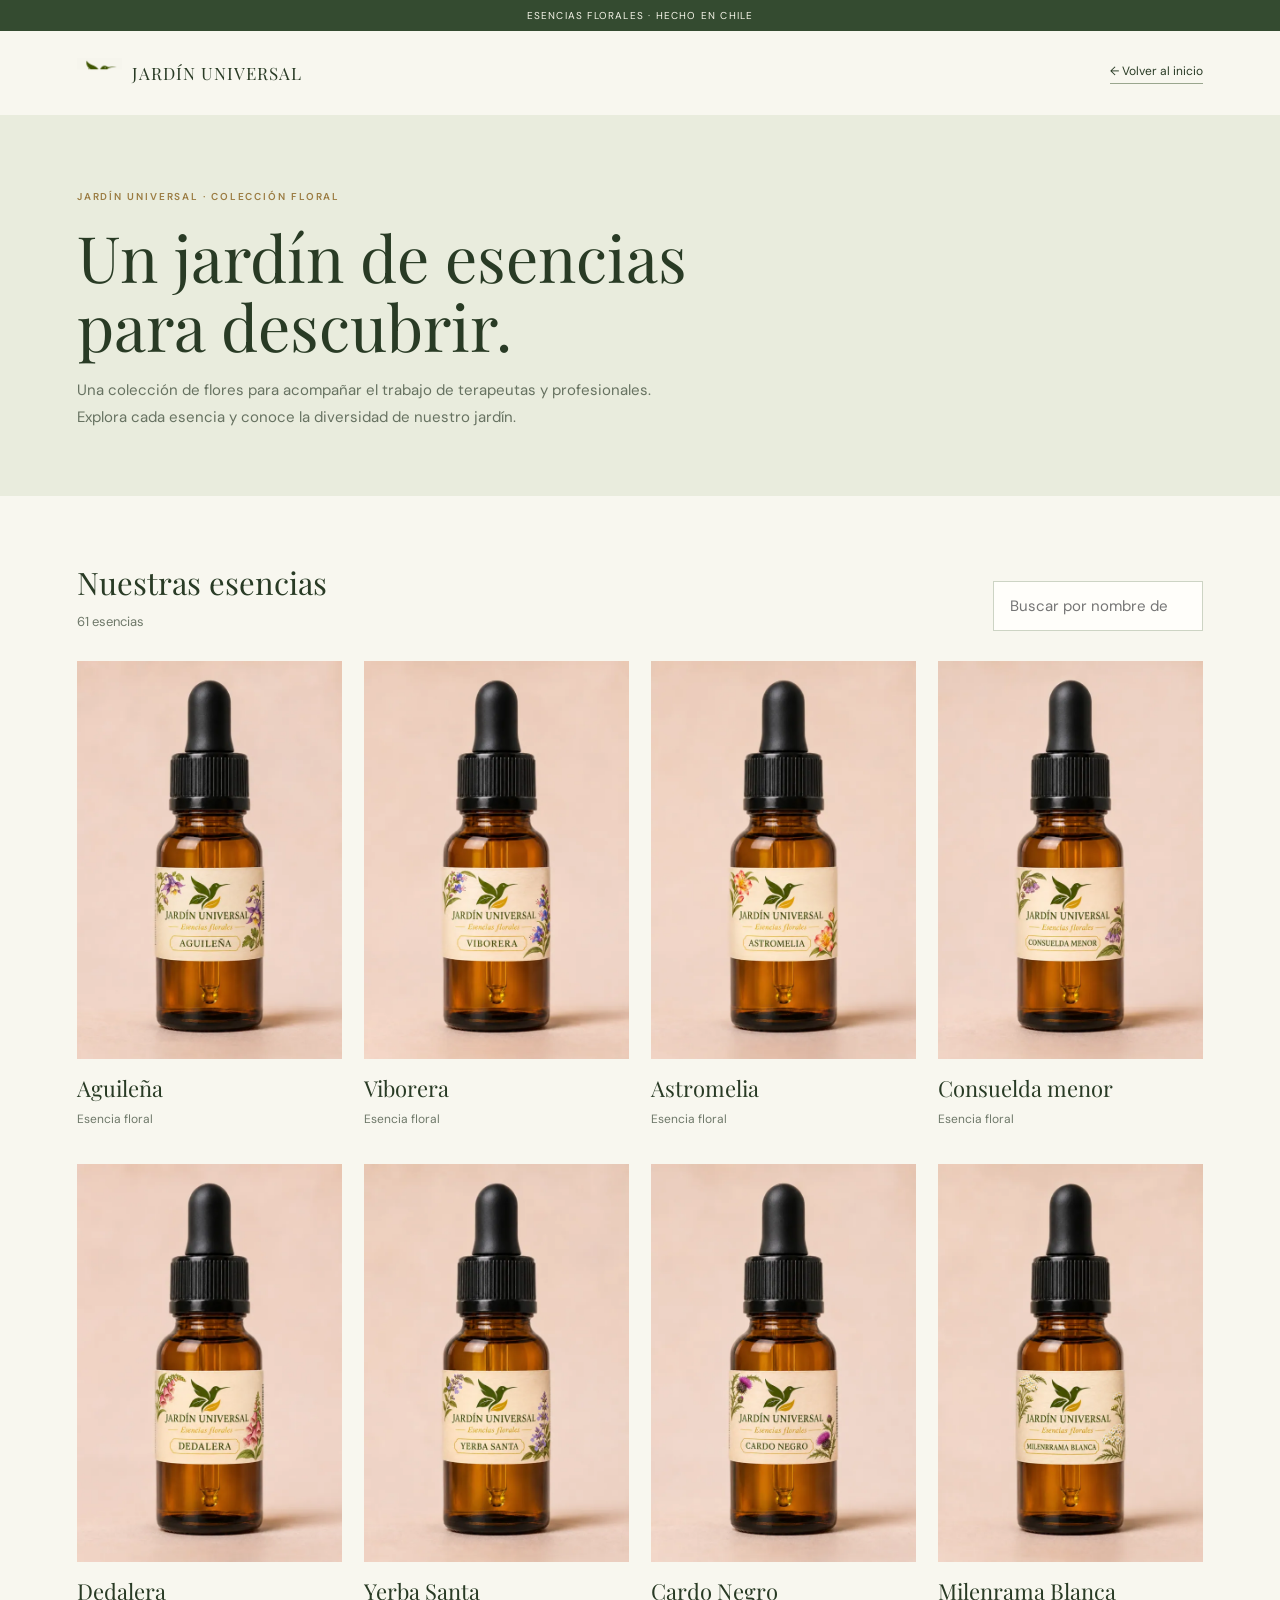
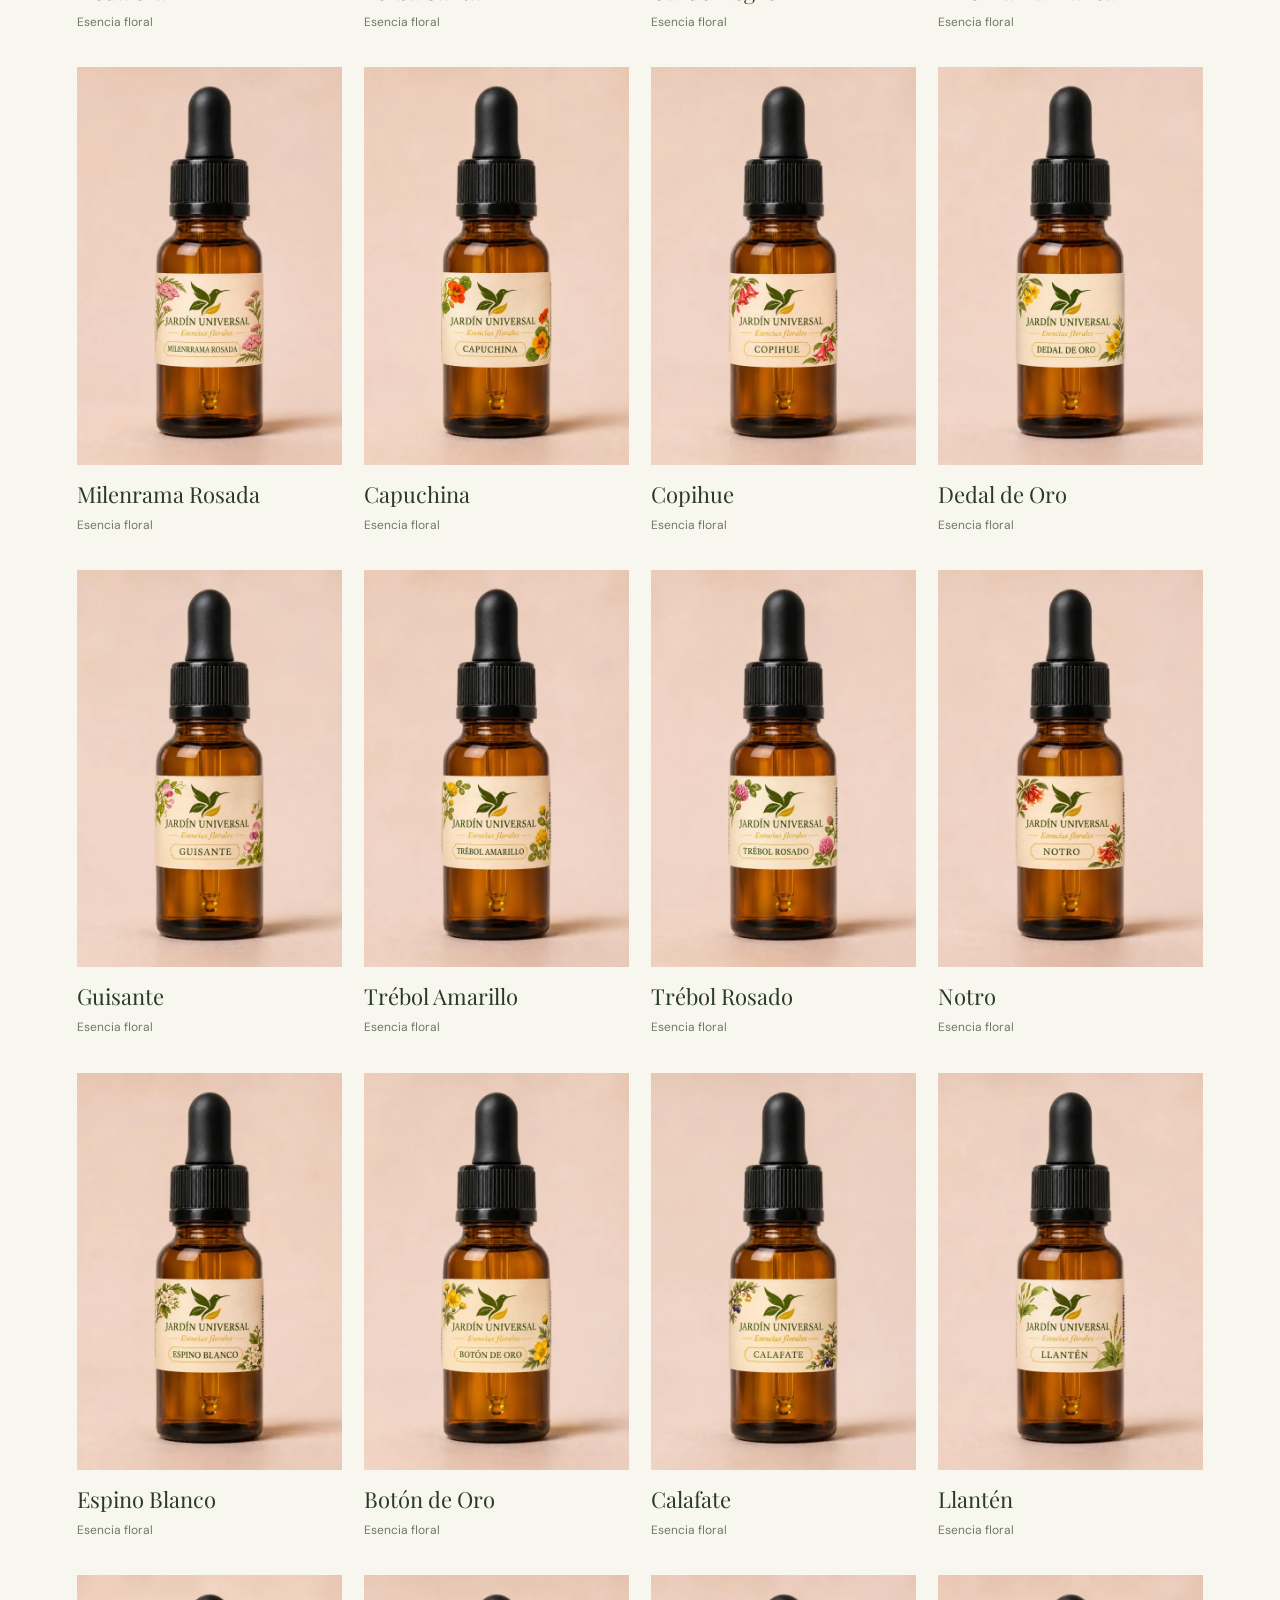
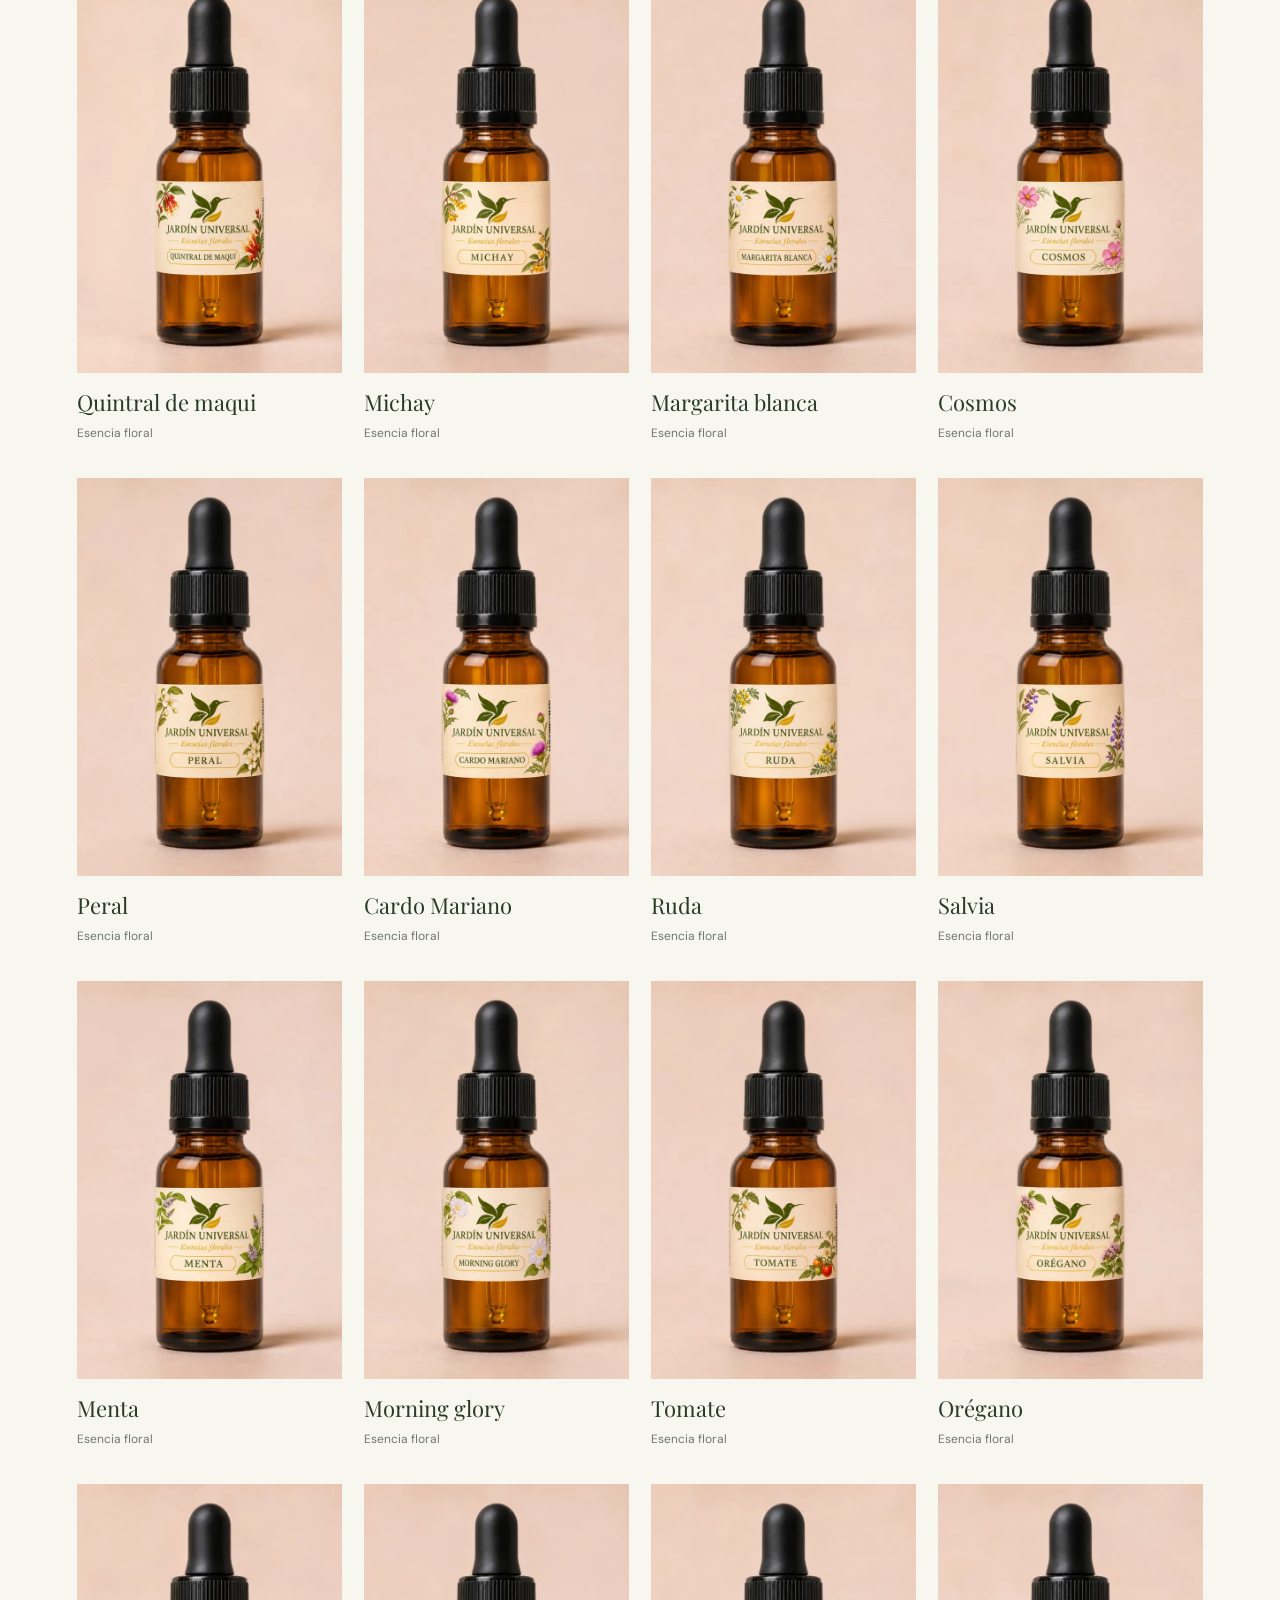
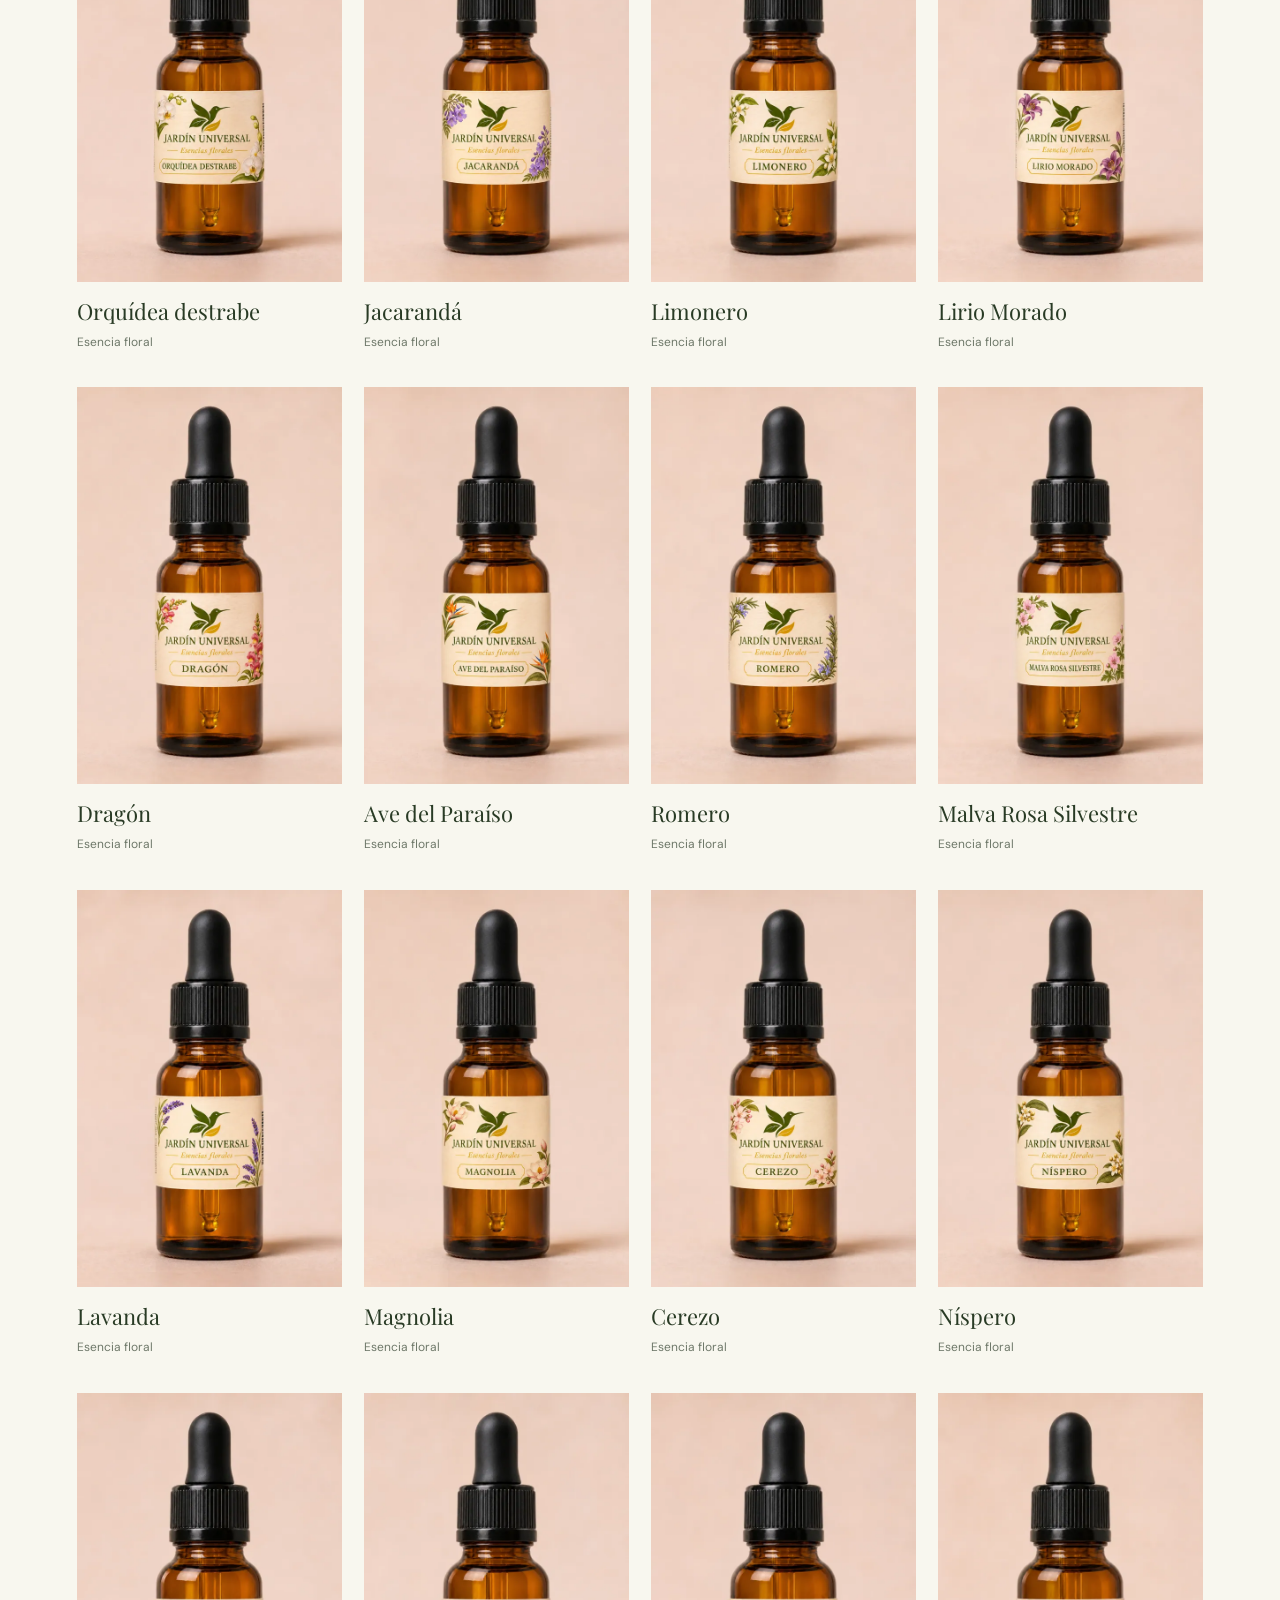
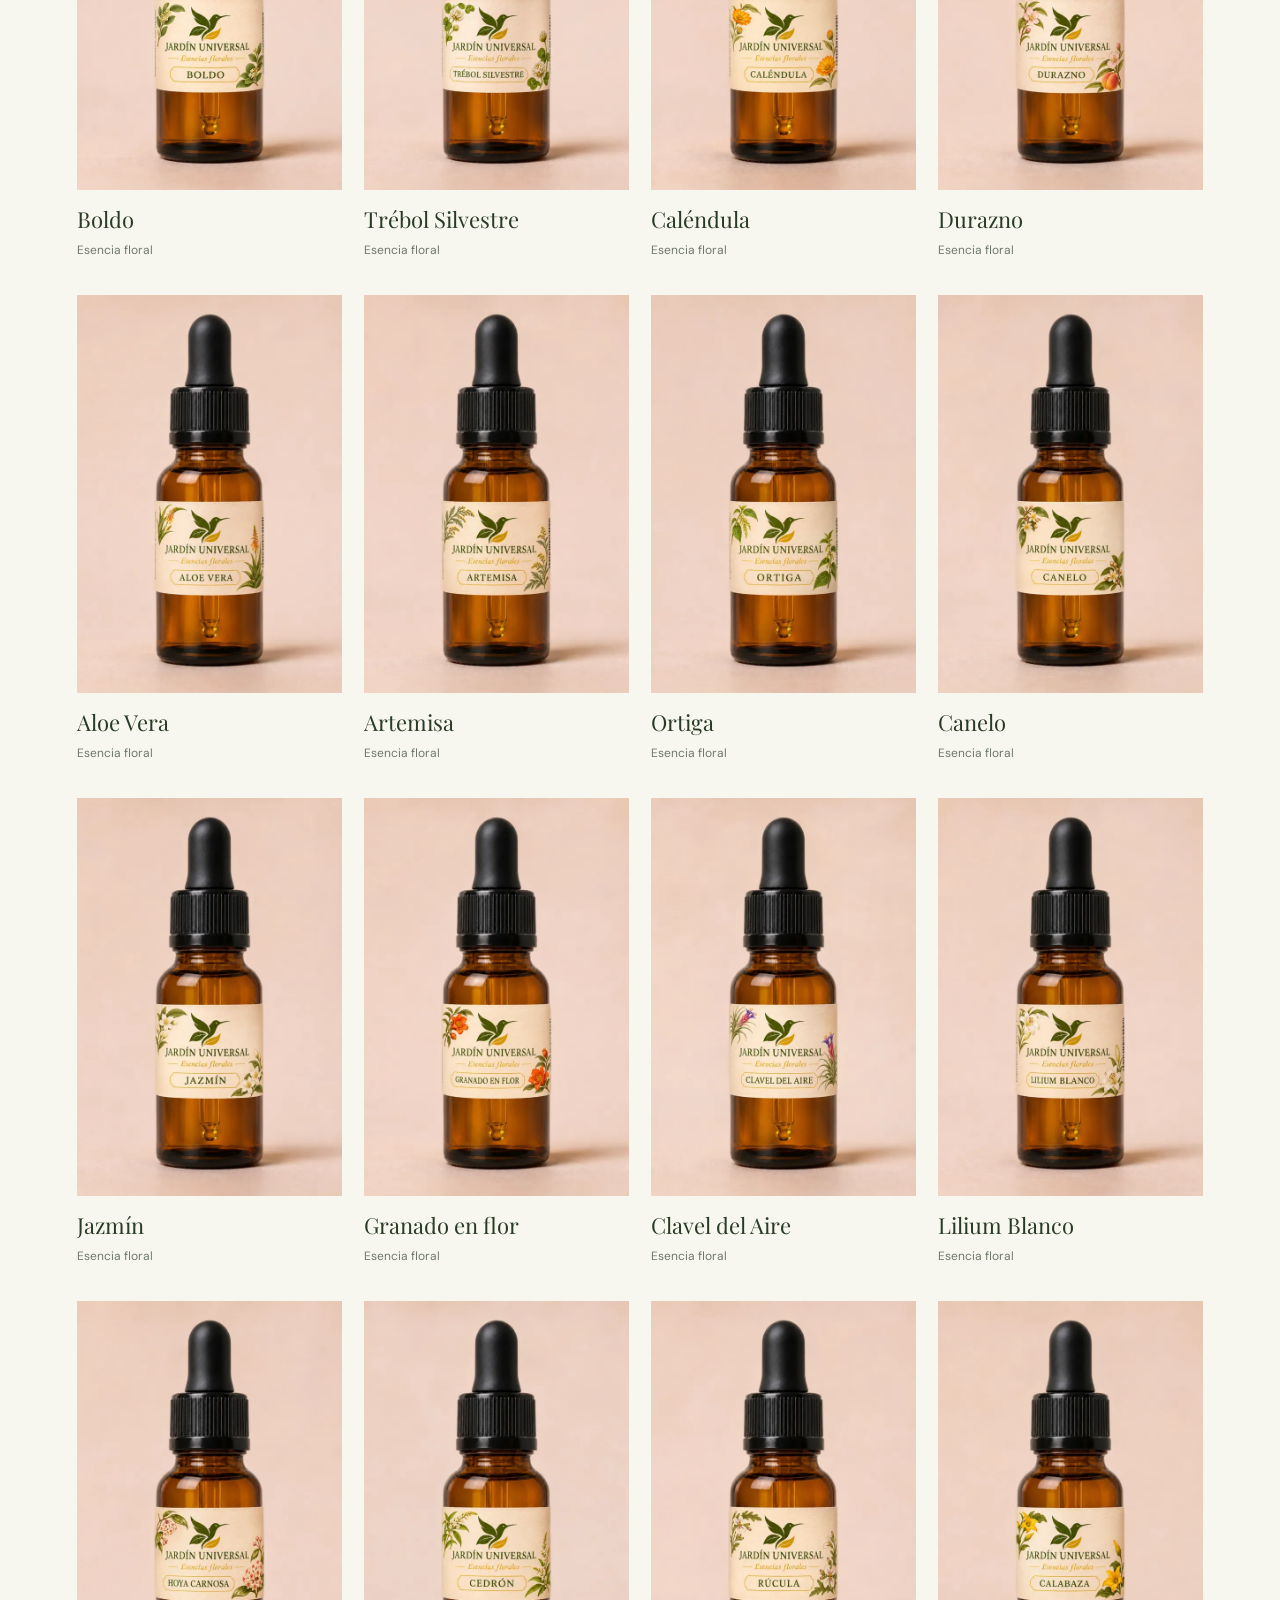
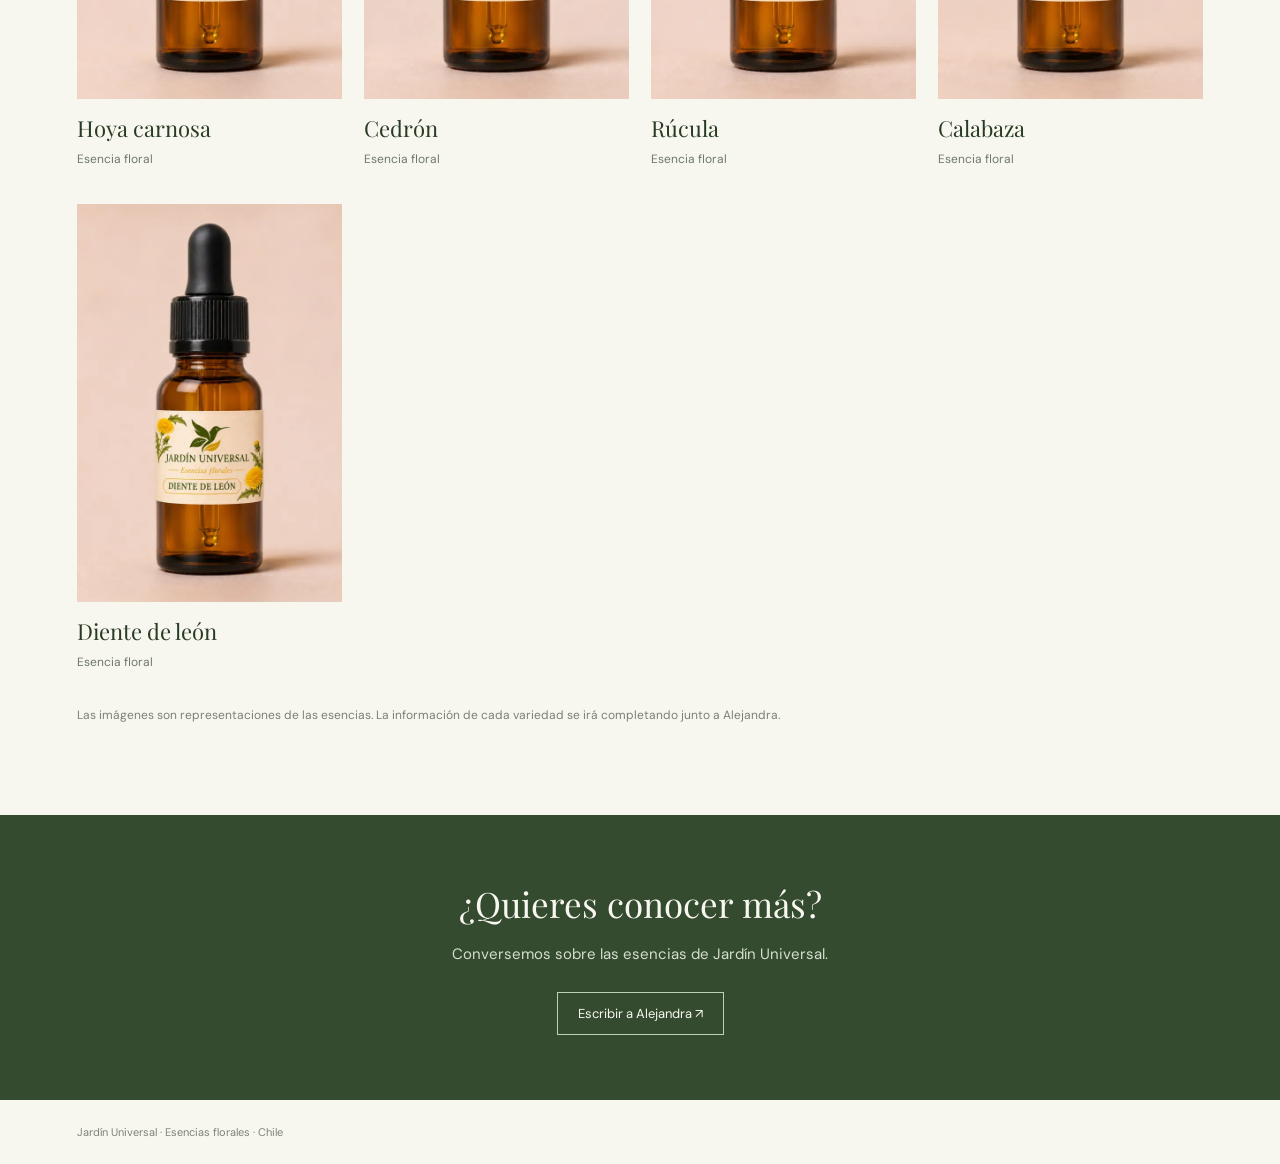
==== catalogo.html @ b8147523 "Actualizar sitio y catálogo de Jardín Universal" ====
<!doctype html><html lang="es"><head><meta charset="utf-8"><meta name="viewport" content="width=device-width,initial-scale=1"><meta name="description" content="Conoce las esencias florales de Jardín Universal."><title>Catálogo | Jardín Universal</title><link rel="preconnect" href="https://fonts.googleapis.com"><link rel="preconnect" href="https://fonts.gstatic.com" crossorigin><link href="https://fonts.googleapis.com/css2?family=DM+Sans:wght@400;500;600&family=Playfair+Display:wght@400;500&display=swap" rel="stylesheet"><style>
:root{--ink:#293b25;--muted:#6e7869;--paper:#f8f7ef;--line:#e0e3d8;--accent:#a8874b}*{box-sizing:border-box}body{margin:0;background:var(--paper);color:var(--ink);font:15px 'DM Sans',sans-serif}a{color:inherit;text-decoration:none}button,input{font:inherit}button{cursor:pointer}.wrap{width:min(1280px,88%);margin:auto}.bar{background:#344b30;color:#f6f5e9;text-align:center;padding:9px;font-size:10px;letter-spacing:.12em}.nav{height:84px;display:flex;align-items:center;justify-content:space-between;gap:20px}.brand{font-family:'Playfair Display',serif;letter-spacing:.06em;display:flex;align-items:center;gap:10px;font-size:17px}.brand img{width:45px;height:45px;object-fit:contain;mix-blend-mode:multiply}.back{font-size:12px;border-bottom:1px solid #9aa68e;padding-bottom:4px}.intro{background:#e9ecdd;padding:70px 0 65px}.eyebrow{font-size:10px;letter-spacing:.19em;color:#9b7c42;font-weight:600;text-transform:uppercase}.intro h1{font:400 clamp(42px,5vw,66px)/1.08 'Playfair Display',serif;margin:17px 0}.intro p{color:#677261;max-width:610px;line-height:1.8;margin:0}.catalog{padding:65px 0 90px}.toolbar{display:flex;justify-content:space-between;align-items:end;gap:18px;margin-bottom:30px}.toolbar h2{font:400 31px 'Playfair Display',serif;margin:0 0 8px}.count{color:var(--muted);font-size:13px}.search{border:1px solid #cdd4c4;background:#fffefa;padding:14px 16px;width:min(360px,100%);border-radius:0;color:var(--ink)}.grid{display:grid;grid-template-columns:repeat(4,minmax(0,1fr));gap:35px 22px}.item{min-width:0}.image-wrap{background:#f0e4da;aspect-ratio:2/3;overflow:hidden}.image-wrap img{width:100%;height:100%;object-fit:cover;display:block;transition:transform .3s}.item:hover img{transform:scale(1.025)}.item h3{font:400 22px 'Playfair Display',serif;margin:14px 0 7px}.item p{color:var(--muted);font-size:12px;line-height:1.6;margin:0}.empty{color:var(--muted);padding:30px 0}.note{font-size:12px;color:#788272;margin:34px 0 0;line-height:1.6}.contact{background:#344b30;color:#f8f7ef;text-align:center;padding:65px 20px}.contact h2{font:400 35px 'Playfair Display',serif;margin:0 0 15px}.contact p{color:#d5decf;line-height:1.7}.contact a{display:inline-block;border:1px solid #c0cfb9;padding:12px 20px;margin-top:10px;font-size:13px}.foot{padding:25px 0;color:#7b8475;font-size:11px}@media(max-width:850px){.grid{grid-template-columns:repeat(3,minmax(0,1fr))}.intro{padding:55px 0}}@media(max-width:580px){.nav{height:70px}.brand{font-size:14px}.brand img{width:38px;height:38px}.toolbar{align-items:stretch;flex-direction:column}.search{width:100%}.grid{grid-template-columns:repeat(2,minmax(0,1fr));gap:26px 12px}.item h3{font-size:19px}.wrap{width:90%}.intro h1{font-size:41px}}
</style></head><body><div class="bar">ESENCIAS FLORALES · HECHO EN CHILE</div><header class="wrap nav"><a class="brand" href="index.html"><img src="assets/logo.png" alt=""><span>JARDÍN UNIVERSAL</span></a><a class="back" href="index.html">← Volver al inicio</a></header><main><section class="intro"><div class="wrap"><span class="eyebrow">Jardín Universal · Colección floral</span><h1>Un jardín de esencias<br>para descubrir.</h1><p>Una colección de flores para acompañar el trabajo de terapeutas y profesionales. Explora cada esencia y conoce la diversidad de nuestro jardín.</p></div></section><section class="catalog wrap" aria-labelledby="catalog-title"><div class="toolbar"><div><h2 id="catalog-title">Nuestras esencias</h2><span id="count" class="count" aria-live="polite"></span></div><label><span style="position:absolute;left:-10000px">Buscar esencia</span><input id="search" class="search" type="search" placeholder="Buscar por nombre de flor" autocomplete="off"></label></div><div id="grid" class="grid"></div><p id="empty" class="empty" hidden>No encontramos esa esencia. Prueba con otro nombre.</p><p class="note">Las imágenes son representaciones de las esencias. La información de cada variedad se irá completando junto a Alejandra.</p></section><section class="contact"><h2>¿Quieres conocer más?</h2><p>Conversemos sobre las esencias de Jardín Universal.</p><a href="https://wa.me/56962263878?text=Hola%20Alejandra%2C%20quisiera%20conocer%20las%20esencias%20de%20Jard%C3%ADn%20Universal" target="_blank" rel="noopener">Escribir a Alejandra ↗</a></section></main><footer class="wrap foot">Jardín Universal · Esencias florales · Chile</footer><script src="catalogo-datos.js"></script><script>
const grid=document.querySelector('#grid'),search=document.querySelector('#search'),count=document.querySelector('#count'),empty=document.querySelector('#empty');const normalize=s=>s.normalize('NFD').replace(/[\u0300-\u036f]/g,'').toLocaleLowerCase('es');function render(){const term=normalize(search.value.trim());const filtered=esencias.filter(e=>normalize(e.name).includes(term));grid.replaceChildren();for(const e of filtered){const card=document.createElement('article');card.className='item';const box=document.createElement('div');box.className='image-wrap';const img=document.createElement('img');img.src=e.image;img.alt='Frasco de esencia floral '+e.name;img.loading='lazy';img.width=600;img.height=900;box.append(img);const title=document.createElement('h3');title.textContent=e.name;const detail=document.createElement('p');detail.textContent='Esencia floral';card.append(box,title,detail);grid.append(card)}count.textContent=filtered.length+(filtered.length===1?' esencia':' esencias');empty.hidden=filtered.length!==0}search.addEventListener('input',render);render();
</script></body></html>
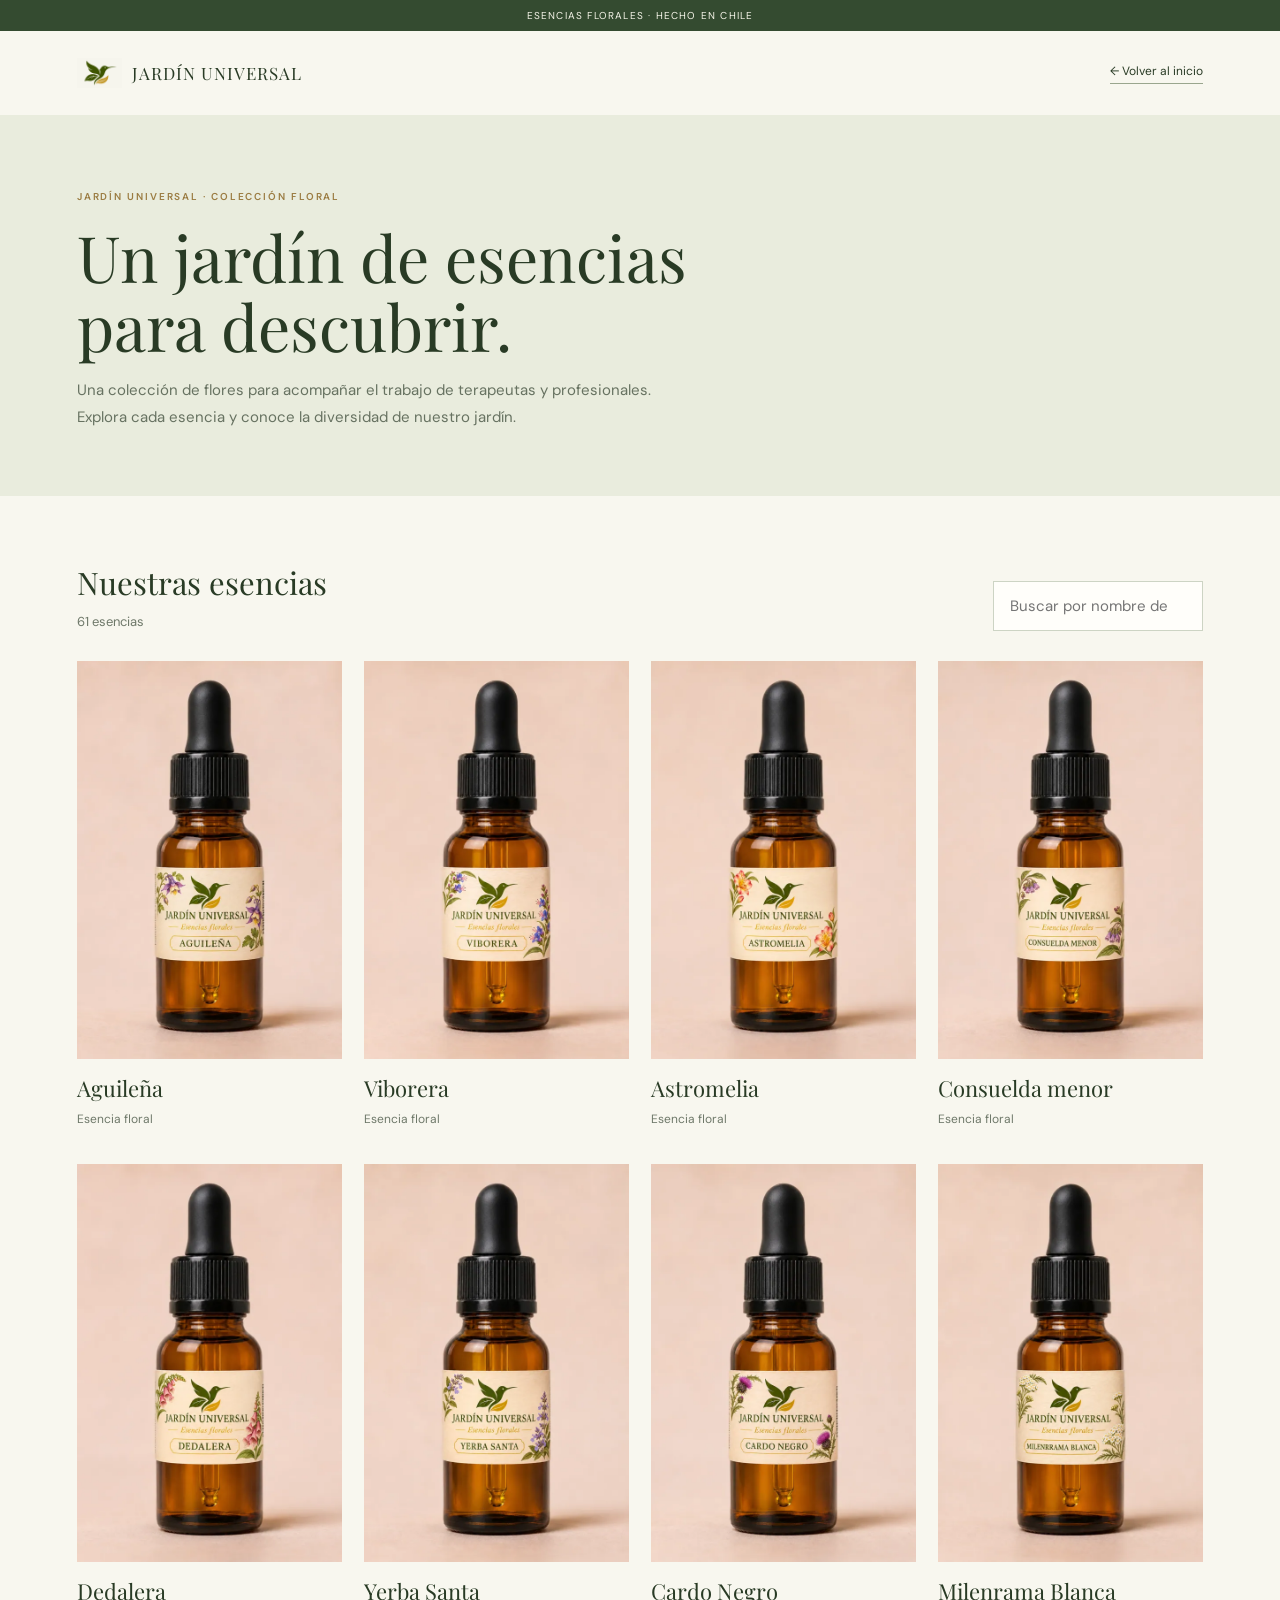
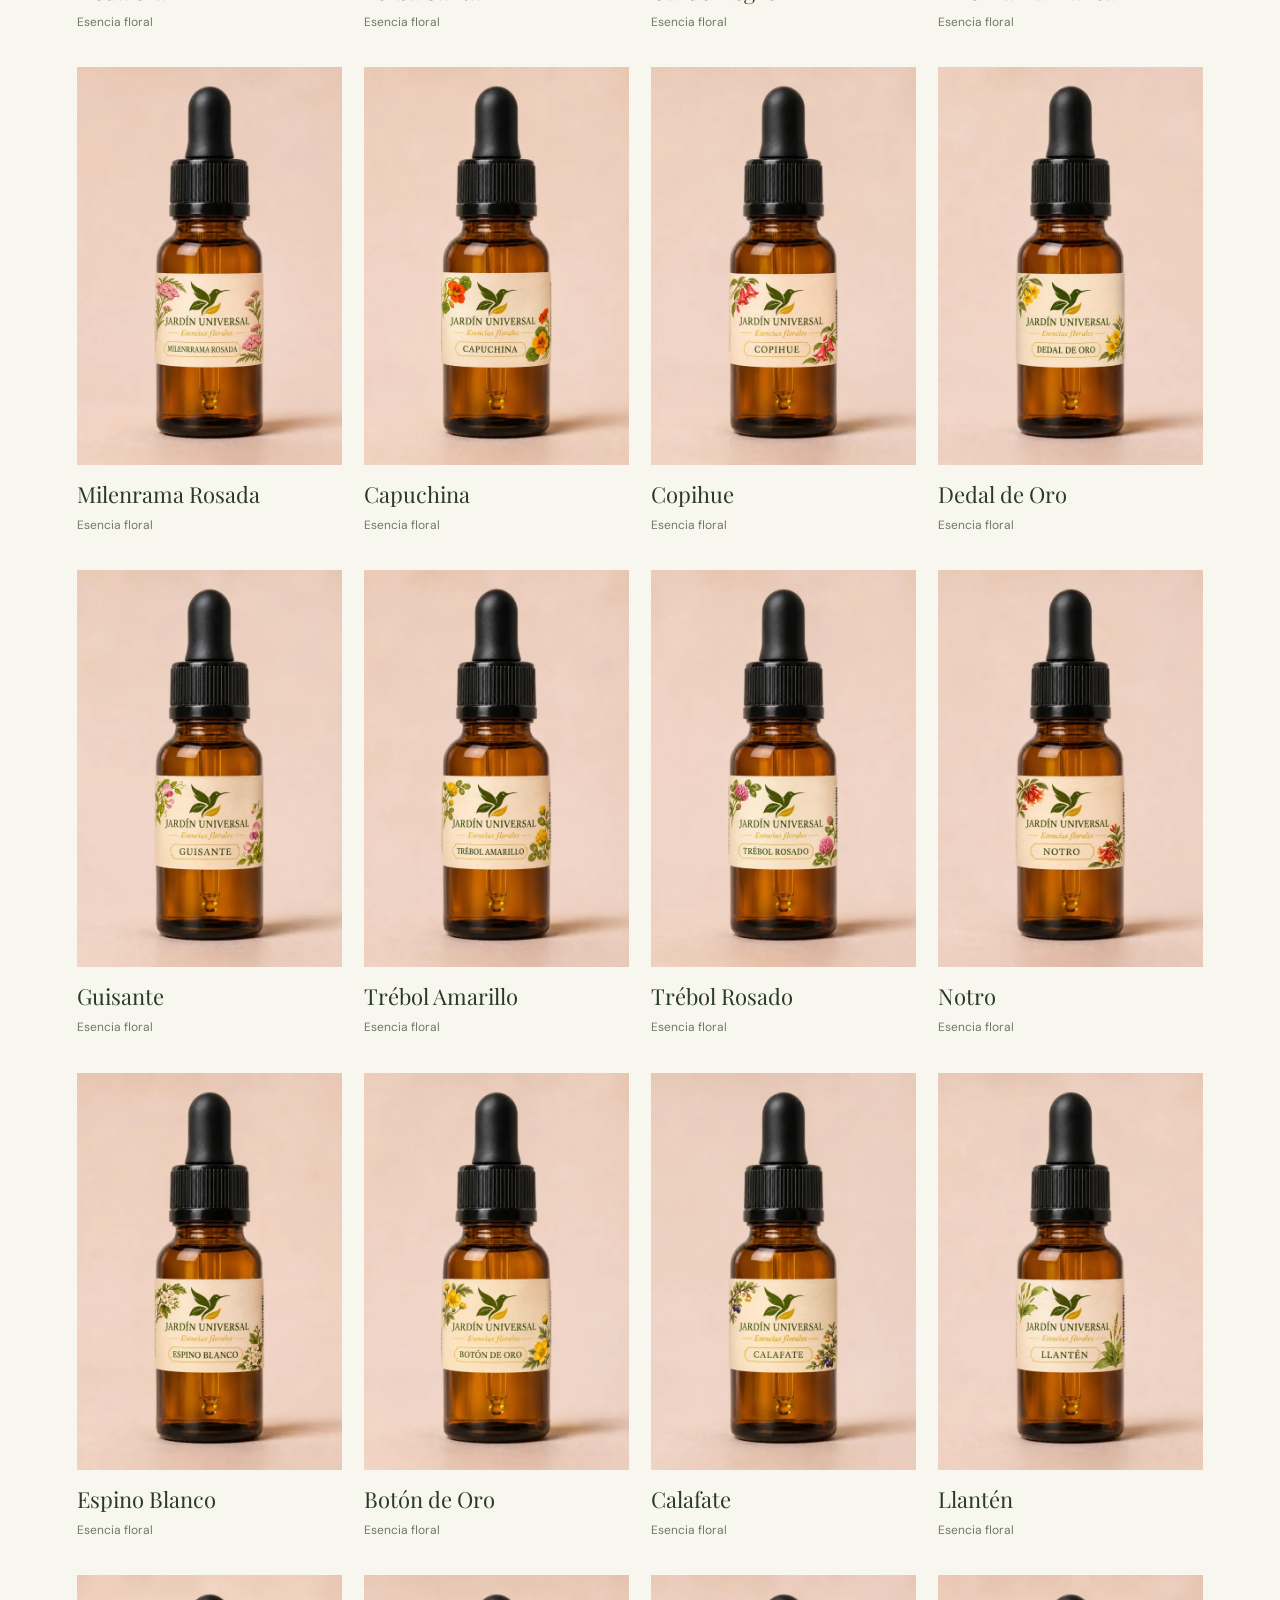
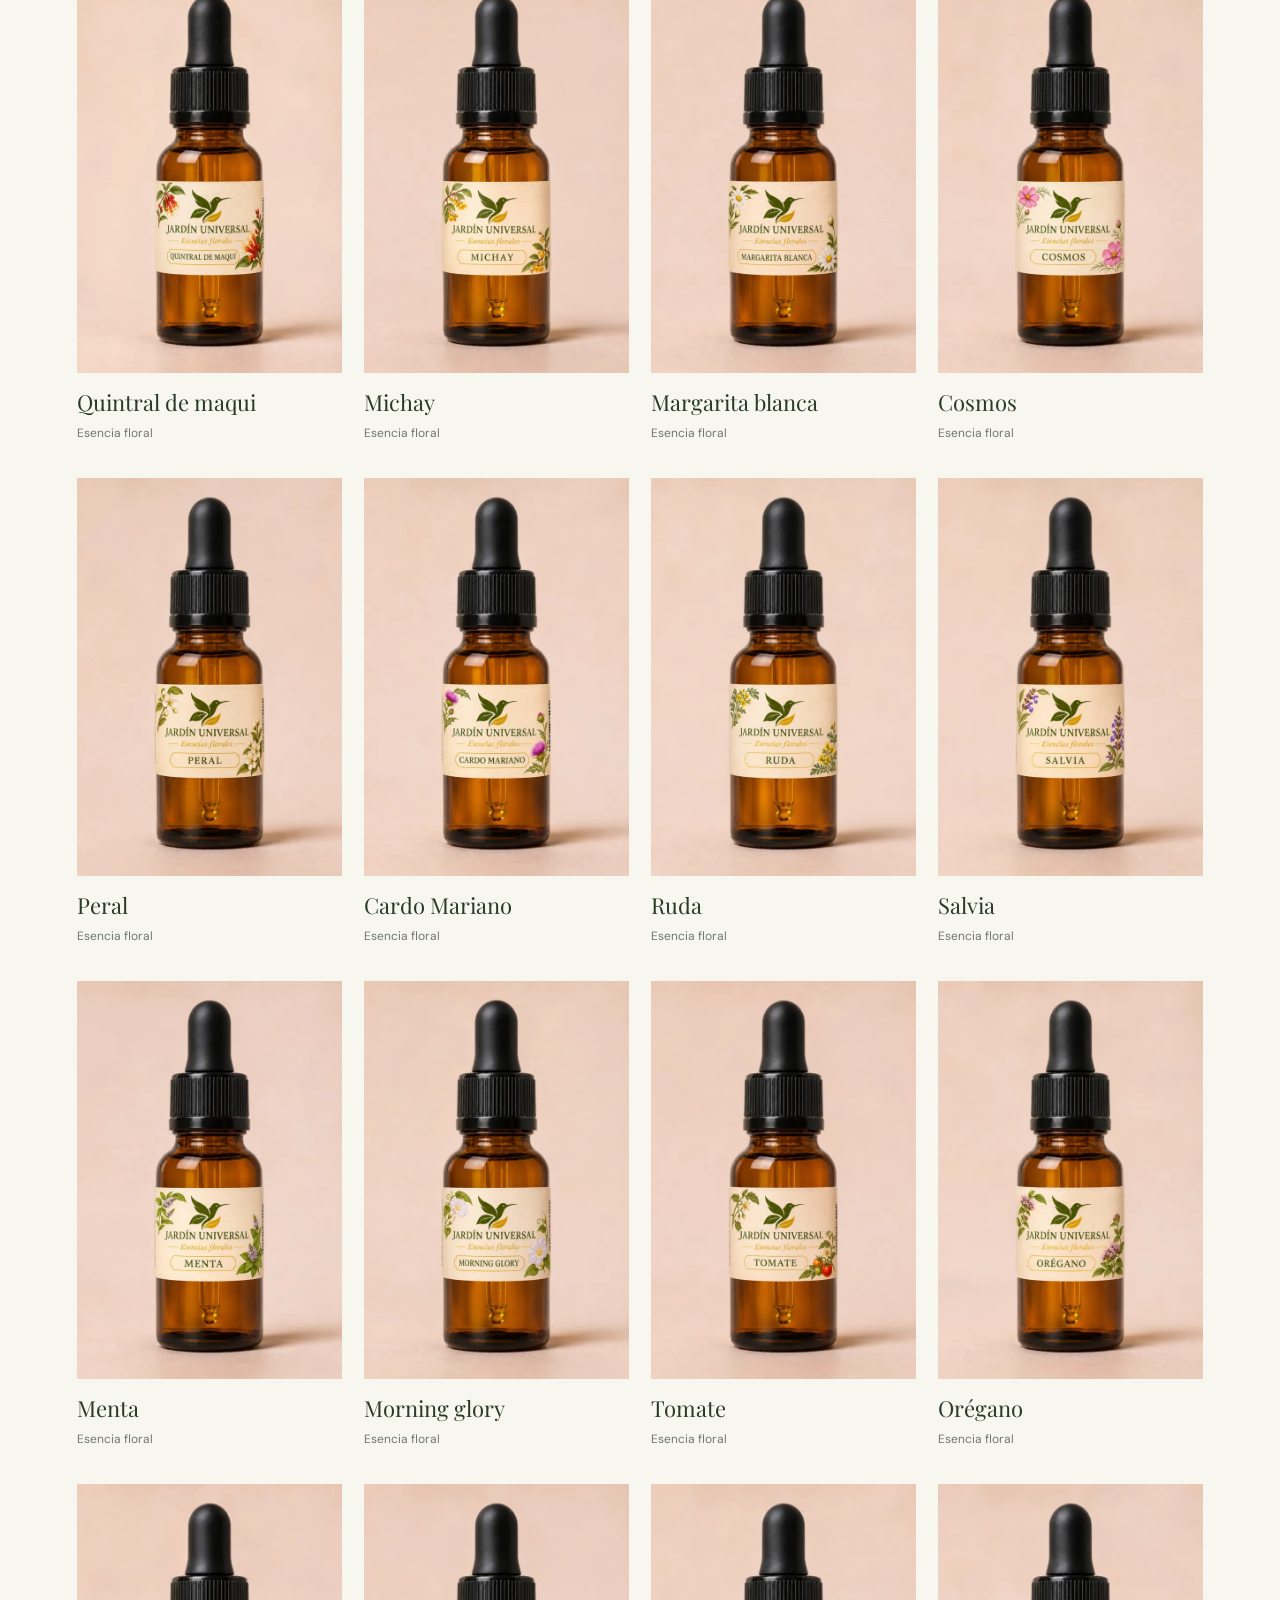
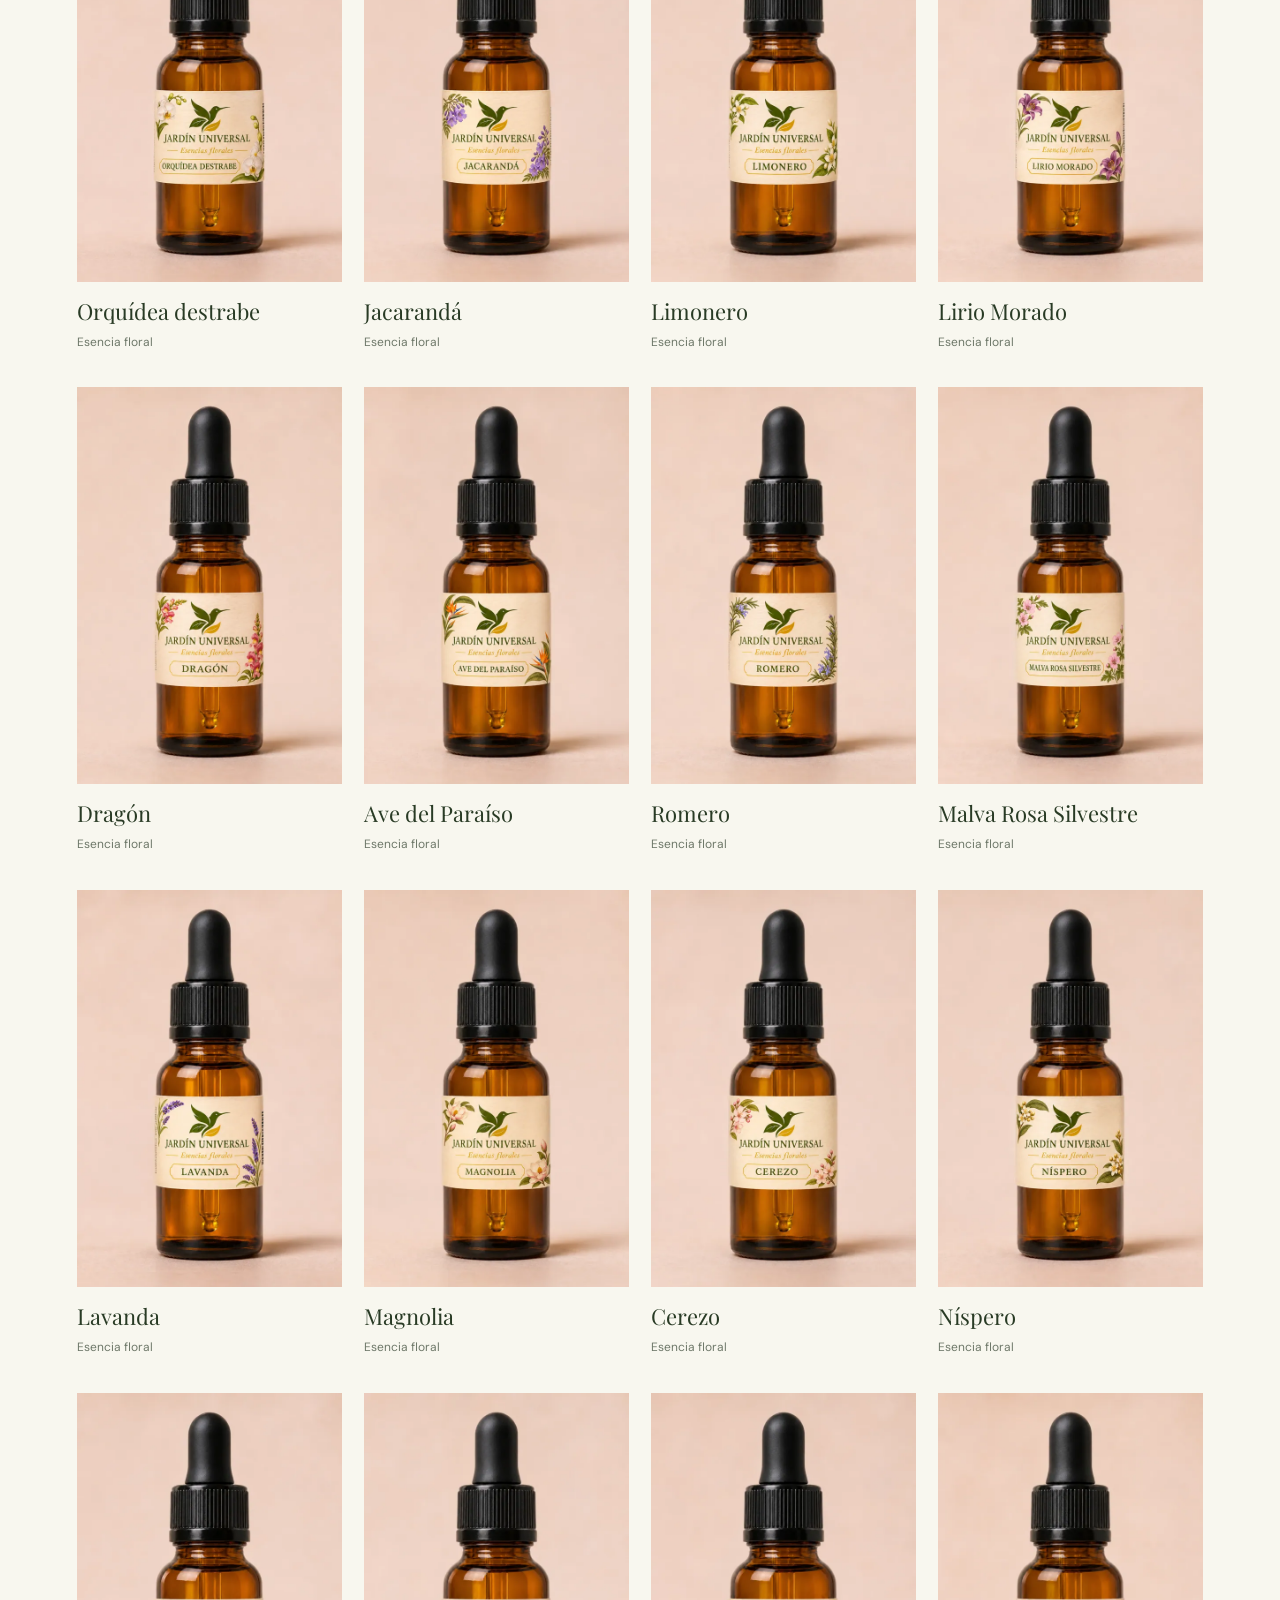
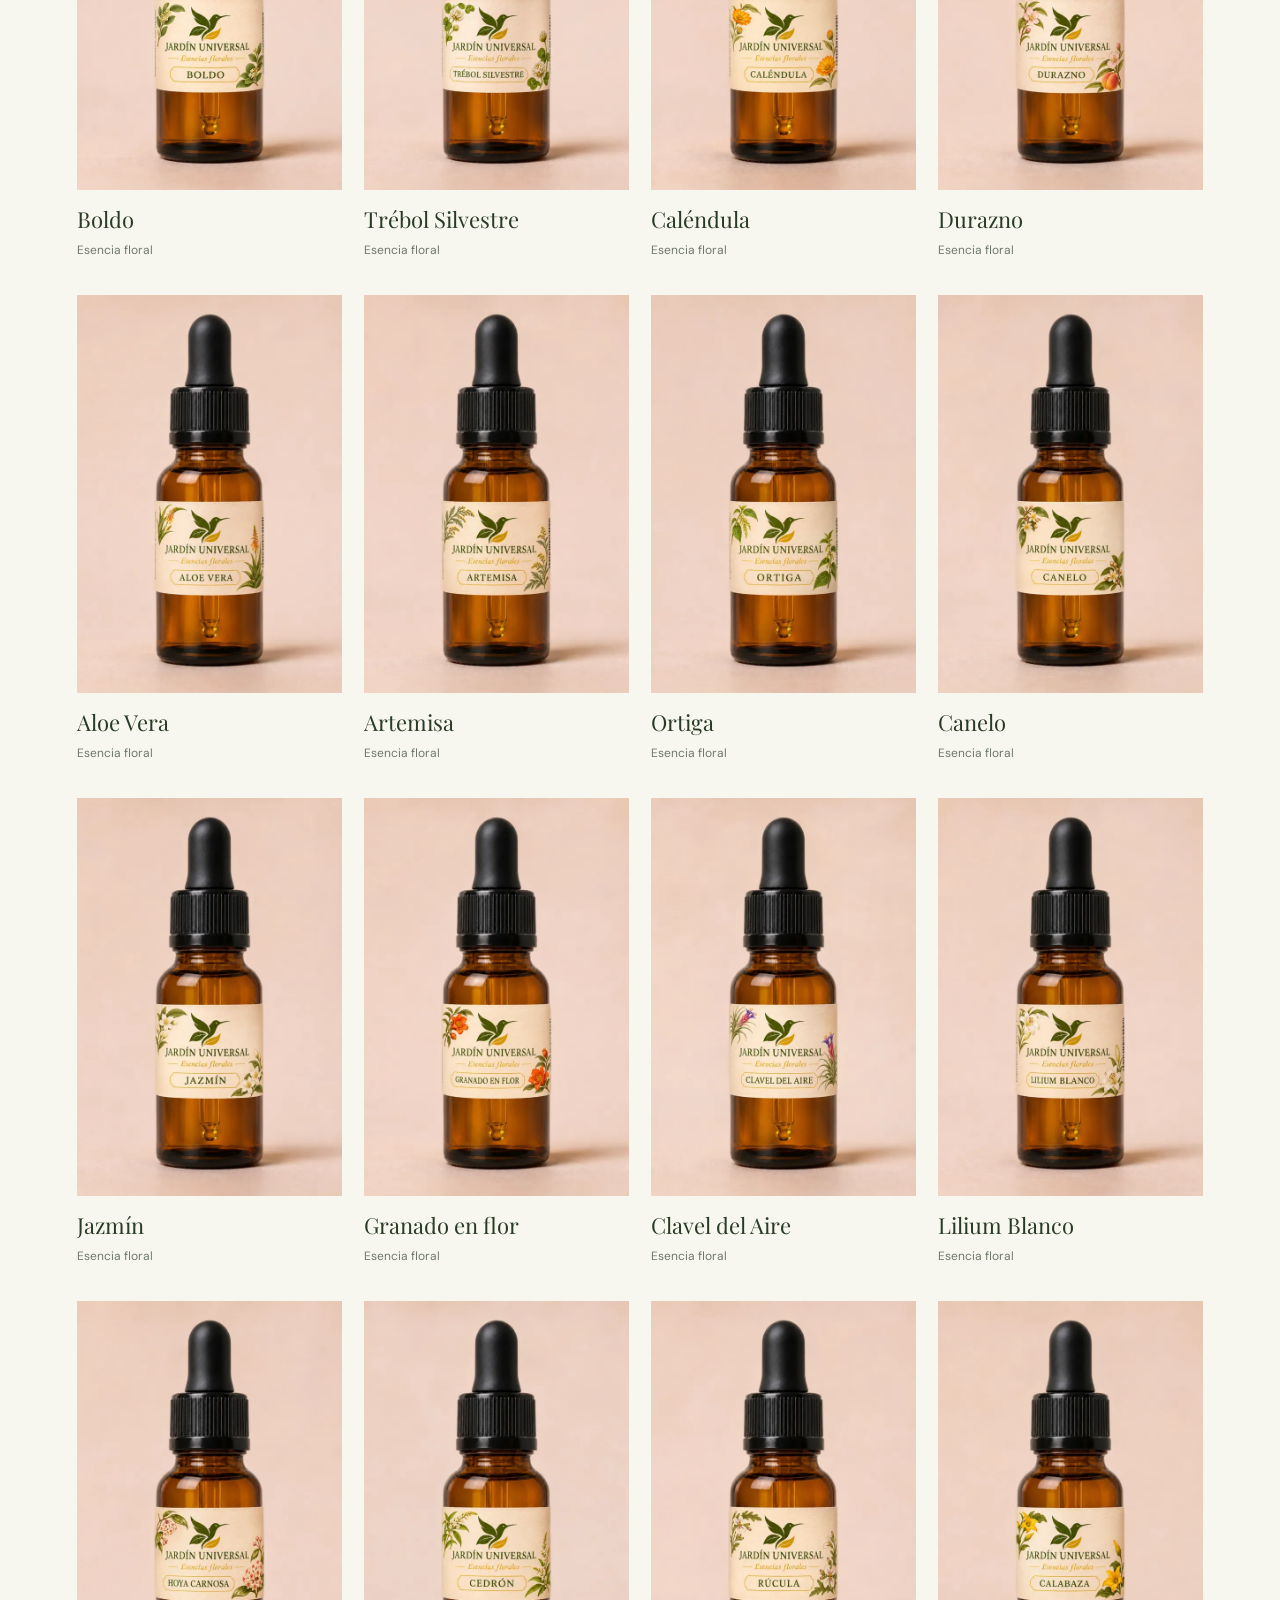
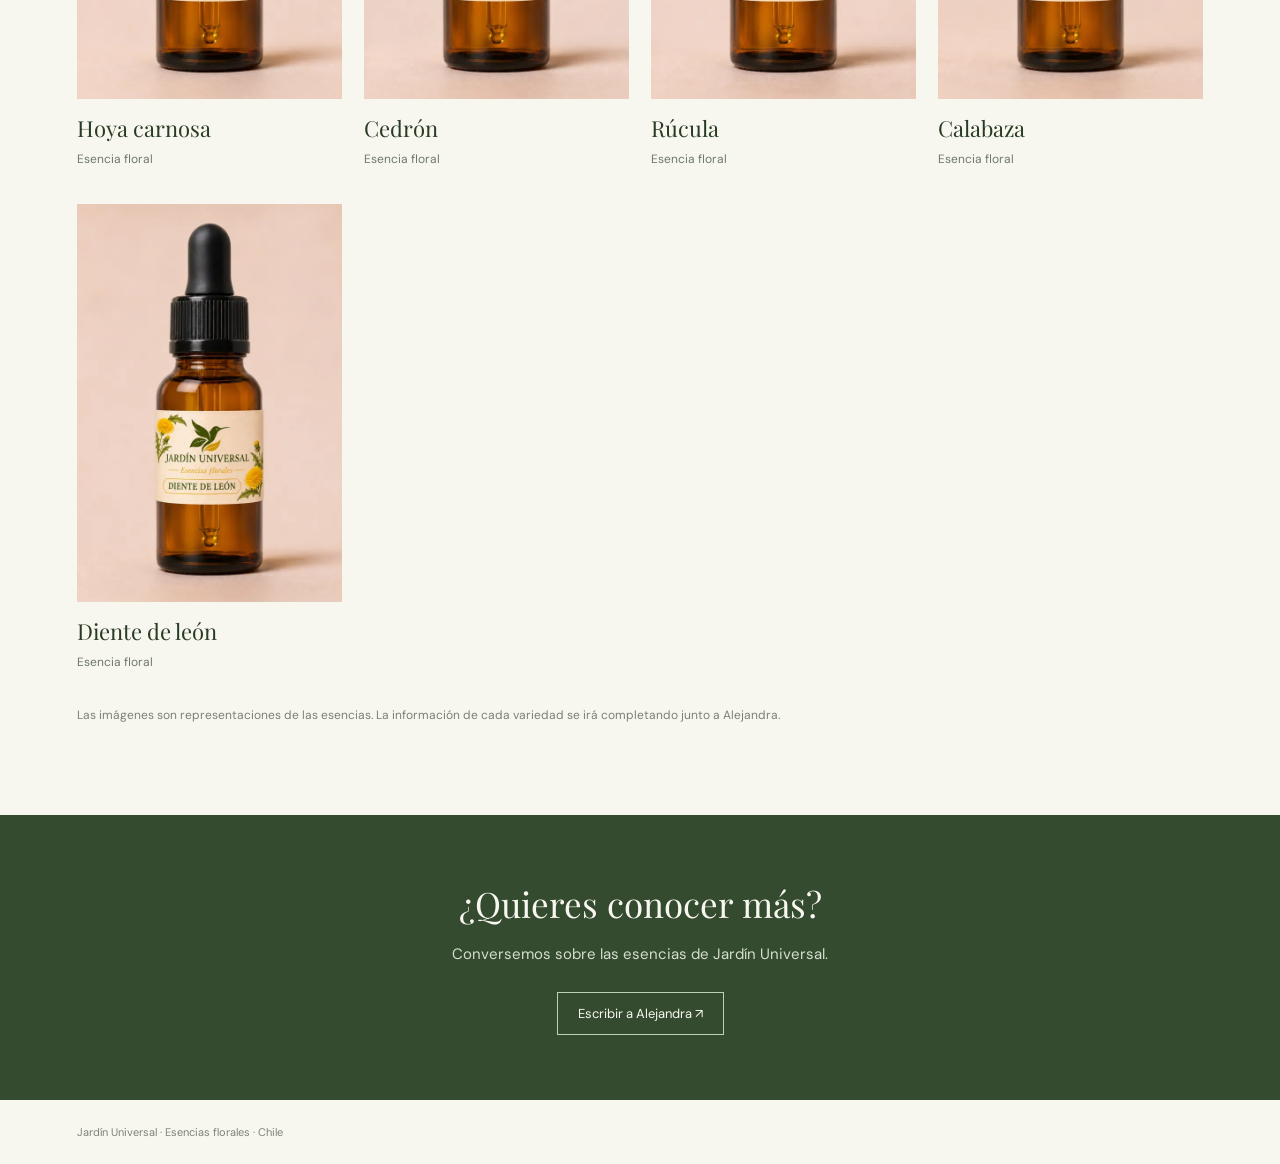
==== commit 007ec27b: "Actualizar logotipo del catálogo" ====
--- a/catalogo.html
+++ b/catalogo.html
@@ -1,5 +1,5 @@
 <!doctype html><html lang="es"><head><meta charset="utf-8"><meta name="viewport" content="width=device-width,initial-scale=1"><meta name="description" content="Conoce las esencias florales de Jardín Universal."><title>Catálogo | Jardín Universal</title><link rel="preconnect" href="https://fonts.googleapis.com"><link rel="preconnect" href="https://fonts.gstatic.com" crossorigin><link href="https://fonts.googleapis.com/css2?family=DM+Sans:wght@400;500;600&family=Playfair+Display:wght@400;500&display=swap" rel="stylesheet"><style>
 :root{--ink:#293b25;--muted:#6e7869;--paper:#f8f7ef;--line:#e0e3d8;--accent:#a8874b}*{box-sizing:border-box}body{margin:0;background:var(--paper);color:var(--ink);font:15px 'DM Sans',sans-serif}a{color:inherit;text-decoration:none}button,input{font:inherit}button{cursor:pointer}.wrap{width:min(1280px,88%);margin:auto}.bar{background:#344b30;color:#f6f5e9;text-align:center;padding:9px;font-size:10px;letter-spacing:.12em}.nav{height:84px;display:flex;align-items:center;justify-content:space-between;gap:20px}.brand{font-family:'Playfair Display',serif;letter-spacing:.06em;display:flex;align-items:center;gap:10px;font-size:17px}.brand img{width:45px;height:45px;object-fit:contain;mix-blend-mode:multiply}.back{font-size:12px;border-bottom:1px solid #9aa68e;padding-bottom:4px}.intro{background:#e9ecdd;padding:70px 0 65px}.eyebrow{font-size:10px;letter-spacing:.19em;color:#9b7c42;font-weight:600;text-transform:uppercase}.intro h1{font:400 clamp(42px,5vw,66px)/1.08 'Playfair Display',serif;margin:17px 0}.intro p{color:#677261;max-width:610px;line-height:1.8;margin:0}.catalog{padding:65px 0 90px}.toolbar{display:flex;justify-content:space-between;align-items:end;gap:18px;margin-bottom:30px}.toolbar h2{font:400 31px 'Playfair Display',serif;margin:0 0 8px}.count{color:var(--muted);font-size:13px}.search{border:1px solid #cdd4c4;background:#fffefa;padding:14px 16px;width:min(360px,100%);border-radius:0;color:var(--ink)}.grid{display:grid;grid-template-columns:repeat(4,minmax(0,1fr));gap:35px 22px}.item{min-width:0}.image-wrap{background:#f0e4da;aspect-ratio:2/3;overflow:hidden}.image-wrap img{width:100%;height:100%;object-fit:cover;display:block;transition:transform .3s}.item:hover img{transform:scale(1.025)}.item h3{font:400 22px 'Playfair Display',serif;margin:14px 0 7px}.item p{color:var(--muted);font-size:12px;line-height:1.6;margin:0}.empty{color:var(--muted);padding:30px 0}.note{font-size:12px;color:#788272;margin:34px 0 0;line-height:1.6}.contact{background:#344b30;color:#f8f7ef;text-align:center;padding:65px 20px}.contact h2{font:400 35px 'Playfair Display',serif;margin:0 0 15px}.contact p{color:#d5decf;line-height:1.7}.contact a{display:inline-block;border:1px solid #c0cfb9;padding:12px 20px;margin-top:10px;font-size:13px}.foot{padding:25px 0;color:#7b8475;font-size:11px}@media(max-width:850px){.grid{grid-template-columns:repeat(3,minmax(0,1fr))}.intro{padding:55px 0}}@media(max-width:580px){.nav{height:70px}.brand{font-size:14px}.brand img{width:38px;height:38px}.toolbar{align-items:stretch;flex-direction:column}.search{width:100%}.grid{grid-template-columns:repeat(2,minmax(0,1fr));gap:26px 12px}.item h3{font-size:19px}.wrap{width:90%}.intro h1{font-size:41px}}
-</style></head><body><div class="bar">ESENCIAS FLORALES · HECHO EN CHILE</div><header class="wrap nav"><a class="brand" href="index.html"><img src="assets/logo.png" alt=""><span>JARDÍN UNIVERSAL</span></a><a class="back" href="index.html">← Volver al inicio</a></header><main><section class="intro"><div class="wrap"><span class="eyebrow">Jardín Universal · Colección floral</span><h1>Un jardín de esencias<br>para descubrir.</h1><p>Una colección de flores para acompañar el trabajo de terapeutas y profesionales. Explora cada esencia y conoce la diversidad de nuestro jardín.</p></div></section><section class="catalog wrap" aria-labelledby="catalog-title"><div class="toolbar"><div><h2 id="catalog-title">Nuestras esencias</h2><span id="count" class="count" aria-live="polite"></span></div><label><span style="position:absolute;left:-10000px">Buscar esencia</span><input id="search" class="search" type="search" placeholder="Buscar por nombre de flor" autocomplete="off"></label></div><div id="grid" class="grid"></div><p id="empty" class="empty" hidden>No encontramos esa esencia. Prueba con otro nombre.</p><p class="note">Las imágenes son representaciones de las esencias. La información de cada variedad se irá completando junto a Alejandra.</p></section><section class="contact"><h2>¿Quieres conocer más?</h2><p>Conversemos sobre las esencias de Jardín Universal.</p><a href="https://wa.me/56962263878?text=Hola%20Alejandra%2C%20quisiera%20conocer%20las%20esencias%20de%20Jard%C3%ADn%20Universal" target="_blank" rel="noopener">Escribir a Alejandra ↗</a></section></main><footer class="wrap foot">Jardín Universal · Esencias florales · Chile</footer><script src="catalogo-datos.js"></script><script>
+</style></head><body><div class="bar">ESENCIAS FLORALES · HECHO EN CHILE</div><header class="wrap nav"><a class="brand" href="index.html"><img src="assets/logo.png?v=20261115" alt=""><span>JARDÍN UNIVERSAL</span></a><a class="back" href="index.html">← Volver al inicio</a></header><main><section class="intro"><div class="wrap"><span class="eyebrow">Jardín Universal · Colección floral</span><h1>Un jardín de esencias<br>para descubrir.</h1><p>Una colección de flores para acompañar el trabajo de terapeutas y profesionales. Explora cada esencia y conoce la diversidad de nuestro jardín.</p></div></section><section class="catalog wrap" aria-labelledby="catalog-title"><div class="toolbar"><div><h2 id="catalog-title">Nuestras esencias</h2><span id="count" class="count" aria-live="polite"></span></div><label><span style="position:absolute;left:-10000px">Buscar esencia</span><input id="search" class="search" type="search" placeholder="Buscar por nombre de flor" autocomplete="off"></label></div><div id="grid" class="grid"></div><p id="empty" class="empty" hidden>No encontramos esa esencia. Prueba con otro nombre.</p><p class="note">Las imágenes son representaciones de las esencias. La información de cada variedad se irá completando junto a Alejandra.</p></section><section class="contact"><h2>¿Quieres conocer más?</h2><p>Conversemos sobre las esencias de Jardín Universal.</p><a href="https://wa.me/56962263878?text=Hola%20Alejandra%2C%20quisiera%20conocer%20las%20esencias%20de%20Jard%C3%ADn%20Universal" target="_blank" rel="noopener">Escribir a Alejandra ↗</a></section></main><footer class="wrap foot">Jardín Universal · Esencias florales · Chile</footer><script src="catalogo-datos.js"></script><script>
 const grid=document.querySelector('#grid'),search=document.querySelector('#search'),count=document.querySelector('#count'),empty=document.querySelector('#empty');const normalize=s=>s.normalize('NFD').replace(/[\u0300-\u036f]/g,'').toLocaleLowerCase('es');function render(){const term=normalize(search.value.trim());const filtered=esencias.filter(e=>normalize(e.name).includes(term));grid.replaceChildren();for(const e of filtered){const card=document.createElement('article');card.className='item';const box=document.createElement('div');box.className='image-wrap';const img=document.createElement('img');img.src=e.image;img.alt='Frasco de esencia floral '+e.name;img.loading='lazy';img.width=600;img.height=900;box.append(img);const title=document.createElement('h3');title.textContent=e.name;const detail=document.createElement('p');detail.textContent='Esencia floral';card.append(box,title,detail);grid.append(card)}count.textContent=filtered.length+(filtered.length===1?' esencia':' esencias');empty.hidden=filtered.length!==0}search.addEventListener('input',render);render();
 </script></body></html>
